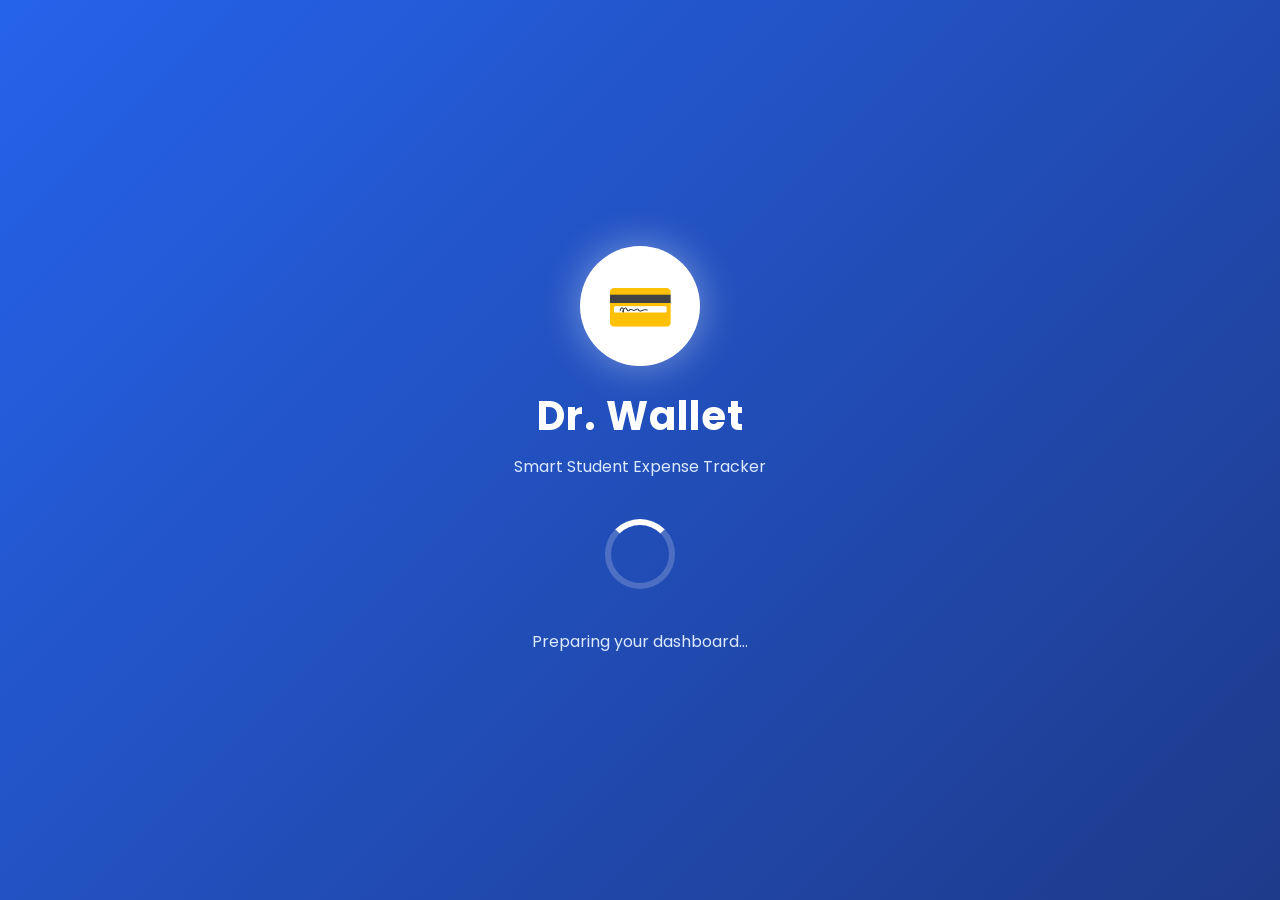
==== index.html @ 9d7a7521 "Rebuilt Dr-Wallet with improved UI, bug fixes, and new features" ====
<!DOCTYPE html>
<html lang="en">
<head>

    <meta charset="UTF-8">
    <meta name="viewport" content="width=device-width, initial-scale=1.0">

    <title>Dr. Wallet</title>

    <!-- Auto-redirect to the home page after 5 seconds -->
    <meta http-equiv="refresh" content="5;url=home.html">

    <!-- Google Font -->
    <link href="https://fonts.googleapis.com/css2?family=Poppins:wght@300;400;500;600;700&family=JetBrains+Mono:wght@600&display=swap" rel="stylesheet">

    <!-- CSS -->
    <link rel="stylesheet" href="css/loading.css">

</head>
<body>

    <main class="loader-container">

        <div class="logo">
            <div class="wallet">💳</div>
            <h1>Dr. Wallet</h1>
            <p>Smart Student Expense Tracker</p>
        </div>

        <div class="loader" role="status" aria-label="Loading"></div>

        <p class="loading-text">Preparing your dashboard…</p>

    </main>

</body>
</html>
---- css/loading.css ----
/*========================
GLOBAL
=========================*/

*{
    margin:0;
    padding:0;
    box-sizing:border-box;
    font-family:'Poppins',sans-serif;
}

body{

    display:flex;
    justify-content:center;
    align-items:center;

    width:100%;
    height:100vh;

    background:linear-gradient(135deg,#2563EB,#1E3A8A);

    overflow:hidden;

}

/*========================
MAIN CONTAINER
=========================*/

.loader-container{

    text-align:center;

    color:white;

}

/*========================
LOGO
=========================*/

.wallet{

    width:120px;
    height:120px;

    margin:auto;

    border-radius:50%;

    display:flex;
    justify-content:center;
    align-items:center;

    font-size:55px;

    background:white;

    color:#2563EB;

    box-shadow:0 0 40px rgba(255,255,255,.4);

    animation:float 2s infinite ease-in-out;

}

.logo h1{

    margin-top:20px;

    font-size:40px;

    letter-spacing:1px;

}

.logo p{

    margin-top:8px;

    color:#dbeafe;

}

/*========================
SPINNER
=========================*/

.loader{

    margin:40px auto;

    width:70px;
    height:70px;

    border-radius:50%;

    border:6px solid rgba(255,255,255,.2);

    border-top:6px solid white;

    animation:spin 1s linear infinite;

}

.loading-text{

    margin-top:10px;

    color:#dbeafe;

}

/*========================
ANIMATION
=========================*/

@keyframes spin{

    100%{

        transform:rotate(360deg);

    }

}

@keyframes float{

    0%{

        transform:translateY(0);

    }

    50%{

        transform:translateY(-10px);

    }

    100%{

        transform:translateY(0);

    }

}
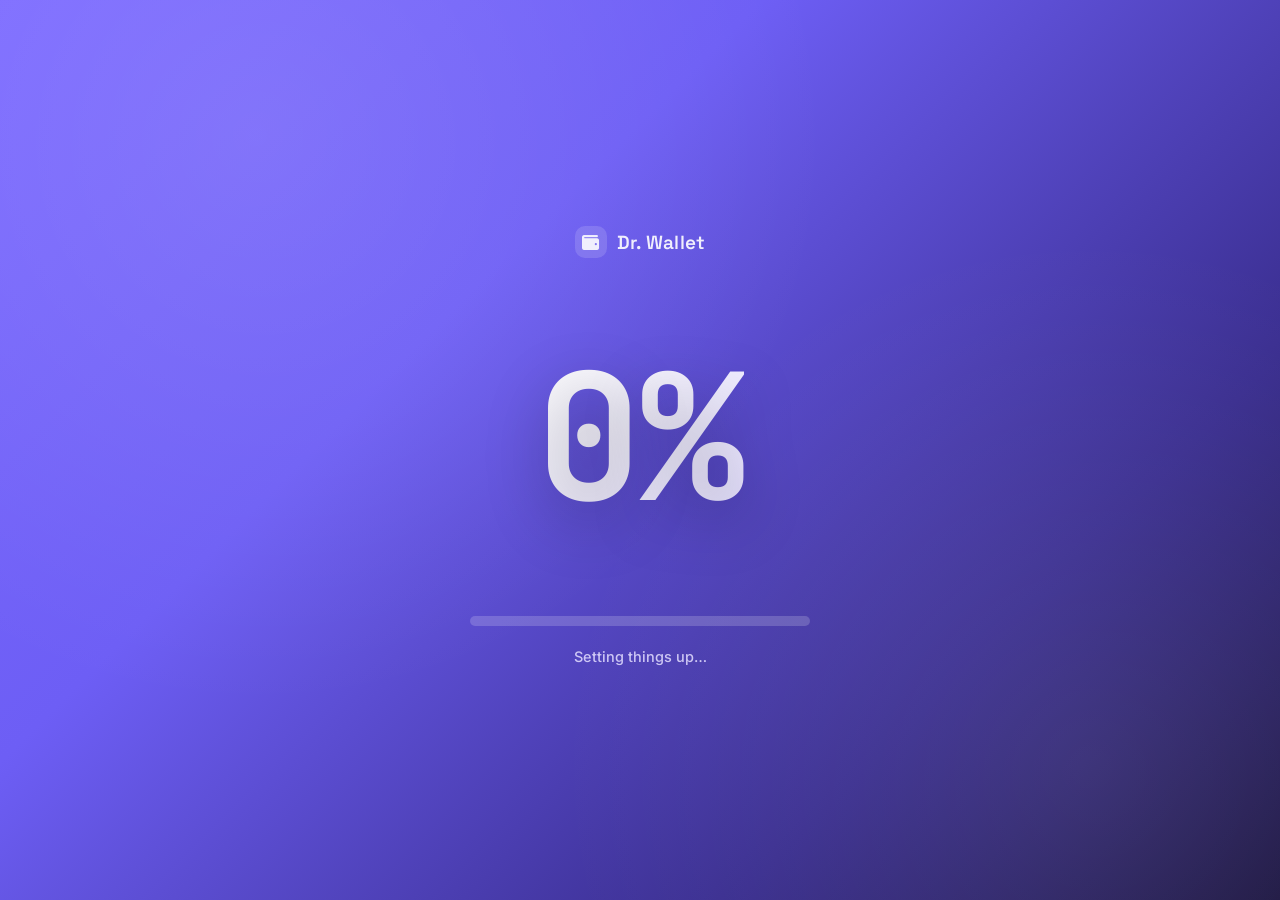
==== commit 365d0e70: "Updated Dr Wallet with new features and improvements" ====
--- a/index.html
+++ b/index.html
@@ -7,11 +7,14 @@
 
     <title>Dr. Wallet</title>
 
-    <!-- Auto-redirect to the home page after 5 seconds -->
-    <meta http-equiv="refresh" content="5;url=home.html">
+    <!-- No meta-refresh here anymore — js/loading.js drives the timing
+         and does a smooth fade into home.html instead of a hard jump. -->
 
-    <!-- Google Font -->
-    <link href="https://fonts.googleapis.com/css2?family=Poppins:wght@300;400;500;600;700&family=JetBrains+Mono:wght@600&display=swap" rel="stylesheet">
+    <!-- Google Fonts -->
+    <link href="https://fonts.googleapis.com/css2?family=Space+Grotesk:wght@500;600;700&family=Inter:wght@400;500;600;700&family=JetBrains+Mono:wght@600;700&display=swap" rel="stylesheet">
+
+    <!-- Font Awesome -->
+    <link rel="stylesheet" href="https://cdnjs.cloudflare.com/ajax/libs/font-awesome/6.7.2/css/all.min.css">
 
     <!-- CSS -->
     <link rel="stylesheet" href="css/loading.css">
@@ -19,19 +22,29 @@
 </head>
 <body>
 
-    <main class="loader-container">
+    <main class="loader-container" id="loaderContainer">
 
-        <div class="logo">
-            <div class="wallet">💳</div>
-            <h1>Dr. Wallet</h1>
-            <p>Smart Student Expense Tracker</p>
+        <div class="load-brand">
+            <i class="fa-solid fa-wallet"></i>
+            <span>Dr. Wallet</span>
         </div>
 
-        <div class="loader" role="status" aria-label="Loading"></div>
+        <div class="load-percent-zone">
+            <span class="load-percent" id="loadPercent">0%</span>
+        </div>
 
-        <p class="loading-text">Preparing your dashboard…</p>
+        <div class="load-bar-track">
+            <div class="load-bar-fill" id="loadBarFill"></div>
+        </div>
+
+        <div class="load-message-zone">
+            <p class="load-status" id="loadStatus">Setting things up&hellip;</p>
+            <p class="load-welcome" id="loadWelcome">Welcome to Dr. Wallet!</p>
+        </div>
 
     </main>
 
+    <script src="js/loading.js"></script>
+
 </body>
-</html>
+</html>
--- a/css/loading.css
+++ b/css/loading.css
@@ -1,149 +1,188 @@
-/*========================
-GLOBAL
-=========================*/
+/*==========================================
+  DR. WALLET — LOADING SCREEN
+==========================================*/
 
 *{
     margin:0;
     padding:0;
     box-sizing:border-box;
-    font-family:'Poppins',sans-serif;
+}
+
+html, body{
+    height:100%;
 }
 
 body{
-
+    font-family:'Inter', sans-serif;
     display:flex;
     justify-content:center;
     align-items:center;
-
     width:100%;
     height:100vh;
-
-    background:linear-gradient(135deg,#2563EB,#1E3A8A);
-
     overflow:hidden;
-
+    background:
+        radial-gradient(circle at 20% 15%, rgba(255,255,255,.10), transparent 45%),
+        radial-gradient(circle at 85% 85%, rgba(255,255,255,.08), transparent 40%),
+        linear-gradient(135deg, #7C6BFF 0%, #6D5EF5 35%, #3A2E8F 75%, #1B1440 100%);
 }
 
-/*========================
-MAIN CONTAINER
-=========================*/
+/*==========================================
+  MAIN CONTAINER (fades out before handoff to home.html)
+==========================================*/
 
 .loader-container{
-
+    width:100%;
+    max-width:480px;
+    padding:0 32px;
+    display:flex;
+    flex-direction:column;
+    align-items:center;
     text-align:center;
-
-    color:white;
-
+    color:#fff;
+    opacity:1;
+    transition:opacity 550ms ease;
 }
 
-/*========================
-LOGO
-=========================*/
-
-.wallet{
-
-    width:120px;
-    height:120px;
-
-    margin:auto;
-
-    border-radius:50%;
-
-    display:flex;
-    justify-content:center;
-    align-items:center;
-
-    font-size:55px;
-
-    background:white;
-
-    color:#2563EB;
-
-    box-shadow:0 0 40px rgba(255,255,255,.4);
-
-    animation:float 2s infinite ease-in-out;
-
+.loader-container.fade-out{
+    opacity:0;
 }
 
-.logo h1{
+/*==========================================
+  BRAND ROW (small — the percentage is the star now)
+==========================================*/
 
-    margin-top:20px;
-
-    font-size:40px;
-
-    letter-spacing:1px;
-
+.load-brand{
+    display:flex;
+    align-items:center;
+    gap:10px;
+    font-family:'Space Grotesk', sans-serif;
+    font-weight:600;
+    font-size:19px;
+    letter-spacing:.3px;
+    opacity:.9;
+    margin-bottom:8px;
 }
 
-.logo p{
-
-    margin-top:8px;
-
-    color:#dbeafe;
-
+.load-brand i{
+    font-size:17px;
+    color:#fff;
+    background:rgba(255,255,255,.16);
+    width:32px;
+    height:32px;
+    border-radius:10px;
+    display:flex;
+    align-items:center;
+    justify-content:center;
 }
 
-/*========================
-SPINNER
-=========================*/
+/*==========================================
+  PERCENTAGE COUNTER
+  Claims roughly 40% of the viewport height on its own.
+==========================================*/
 
-.loader{
-
-    margin:40px auto;
-
-    width:70px;
-    height:70px;
-
-    border-radius:50%;
-
-    border:6px solid rgba(255,255,255,.2);
-
-    border-top:6px solid white;
-
-    animation:spin 1s linear infinite;
-
+.load-percent-zone{
+    min-height:38vh;
+    display:flex;
+    align-items:center;
+    justify-content:center;
 }
 
-.loading-text{
-
-    margin-top:10px;
-
-    color:#dbeafe;
-
+.load-percent{
+    font-family:'JetBrains Mono', monospace;
+    font-weight:700;
+    font-size:clamp(88px, 19vw, 176px);
+    line-height:1;
+    letter-spacing:-2px;
+    background:linear-gradient(135deg, #FFFFFF 0%, #E4DFFF 100%);
+    -webkit-background-clip:text;
+    background-clip:text;
+    color:transparent;
+    text-shadow:0 20px 60px rgba(0,0,0,.25);
 }
 
-/*========================
-ANIMATION
-=========================*/
+/*==========================================
+  PROGRESS BAR
+==========================================*/
 
-@keyframes spin{
+.load-bar-track{
+    width:100%;
+    max-width:340px;
+    height:10px;
+    border-radius:999px;
+    background:rgba(255,255,255,.18);
+    overflow:hidden;
+    margin-top:8px;
+}
 
-    100%{
+.load-bar-fill{
+    height:100%;
+    width:0%;
+    border-radius:999px;
+    background:linear-gradient(90deg, #C9BFFF, #FFFFFF);
+    box-shadow:0 0 16px rgba(255,255,255,.5);
+    transition:width .15s linear;
+}
 
-        transform:rotate(360deg);
+/*==========================================
+  STATUS / WELCOME MESSAGE
+  Both sit in the same slot so the crossfade doesn't
+  cause a layout jump.
+==========================================*/
 
+.load-message-zone{
+    position:relative;
+    height:26px;
+    margin-top:22px;
+    width:100%;
+}
+
+.load-status,
+.load-welcome{
+    position:absolute;
+    left:0;
+    right:0;
+    top:0;
+    font-size:14.5px;
+    font-weight:500;
+    color:#E4DFFF;
+    transition:opacity .4s ease, transform .4s ease;
+}
+
+.load-status{
+    opacity:.85;
+    transform:translateY(0);
+}
+
+.load-status.hide{
+    opacity:0;
+    transform:translateY(-6px);
+}
+
+.load-welcome{
+    opacity:0;
+    transform:translateY(6px);
+    font-family:'Space Grotesk', sans-serif;
+    font-weight:600;
+    font-size:16px;
+    color:#fff;
+}
+
+.load-welcome.show{
+    opacity:1;
+    transform:translateY(0);
+}
+
+/*==========================================
+  RESPONSIVE
+==========================================*/
+
+@media(max-width:480px){
+
+    .load-percent-zone{
+        min-height:32vh;
     }
 
-}
-
-@keyframes float{
-
-    0%{
-
-        transform:translateY(0);
-
+    .load-brand{
+        font-size:16px;
     }
-
-    50%{
-
-        transform:translateY(-10px);
-
-    }
-
-    100%{
-
-        transform:translateY(0);
-
-    }
-
 }
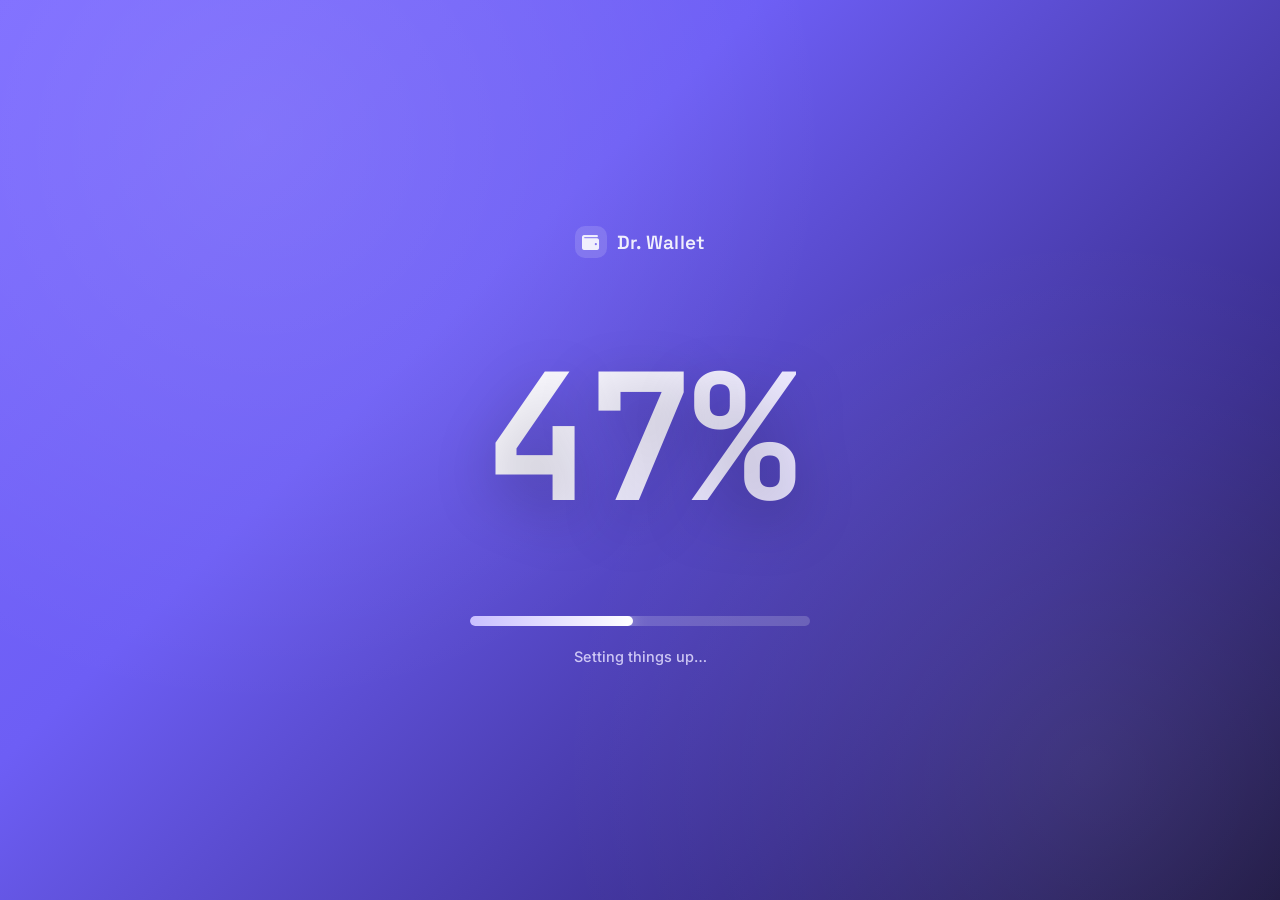
==== commit 68675bbf: "Fixed loading screen on GitHub Pages" ====
--- a/index.html
+++ b/index.html
@@ -44,7 +44,7 @@
 
     </main>
 
-    <script src="js/loading.js"></script>
+    <script src="js/Loading.js"></script>
 
 </body>
 </html>
